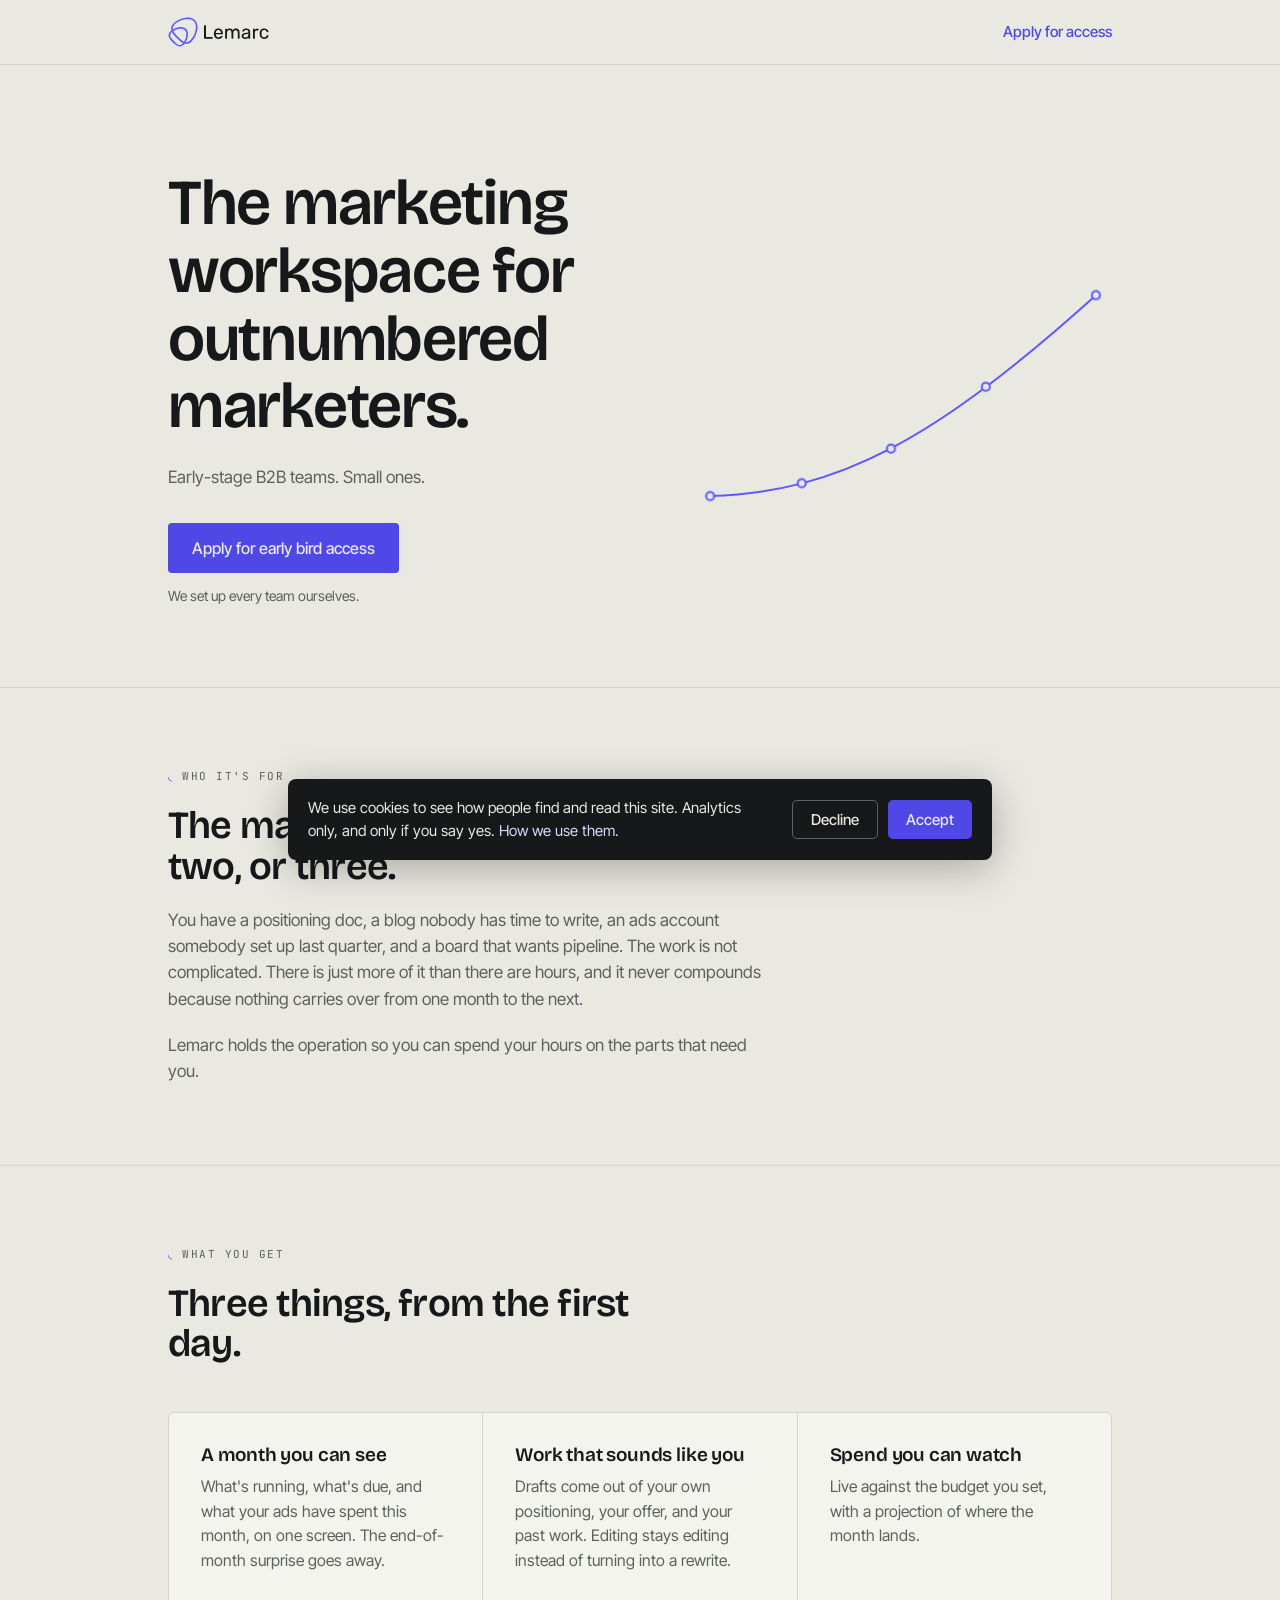
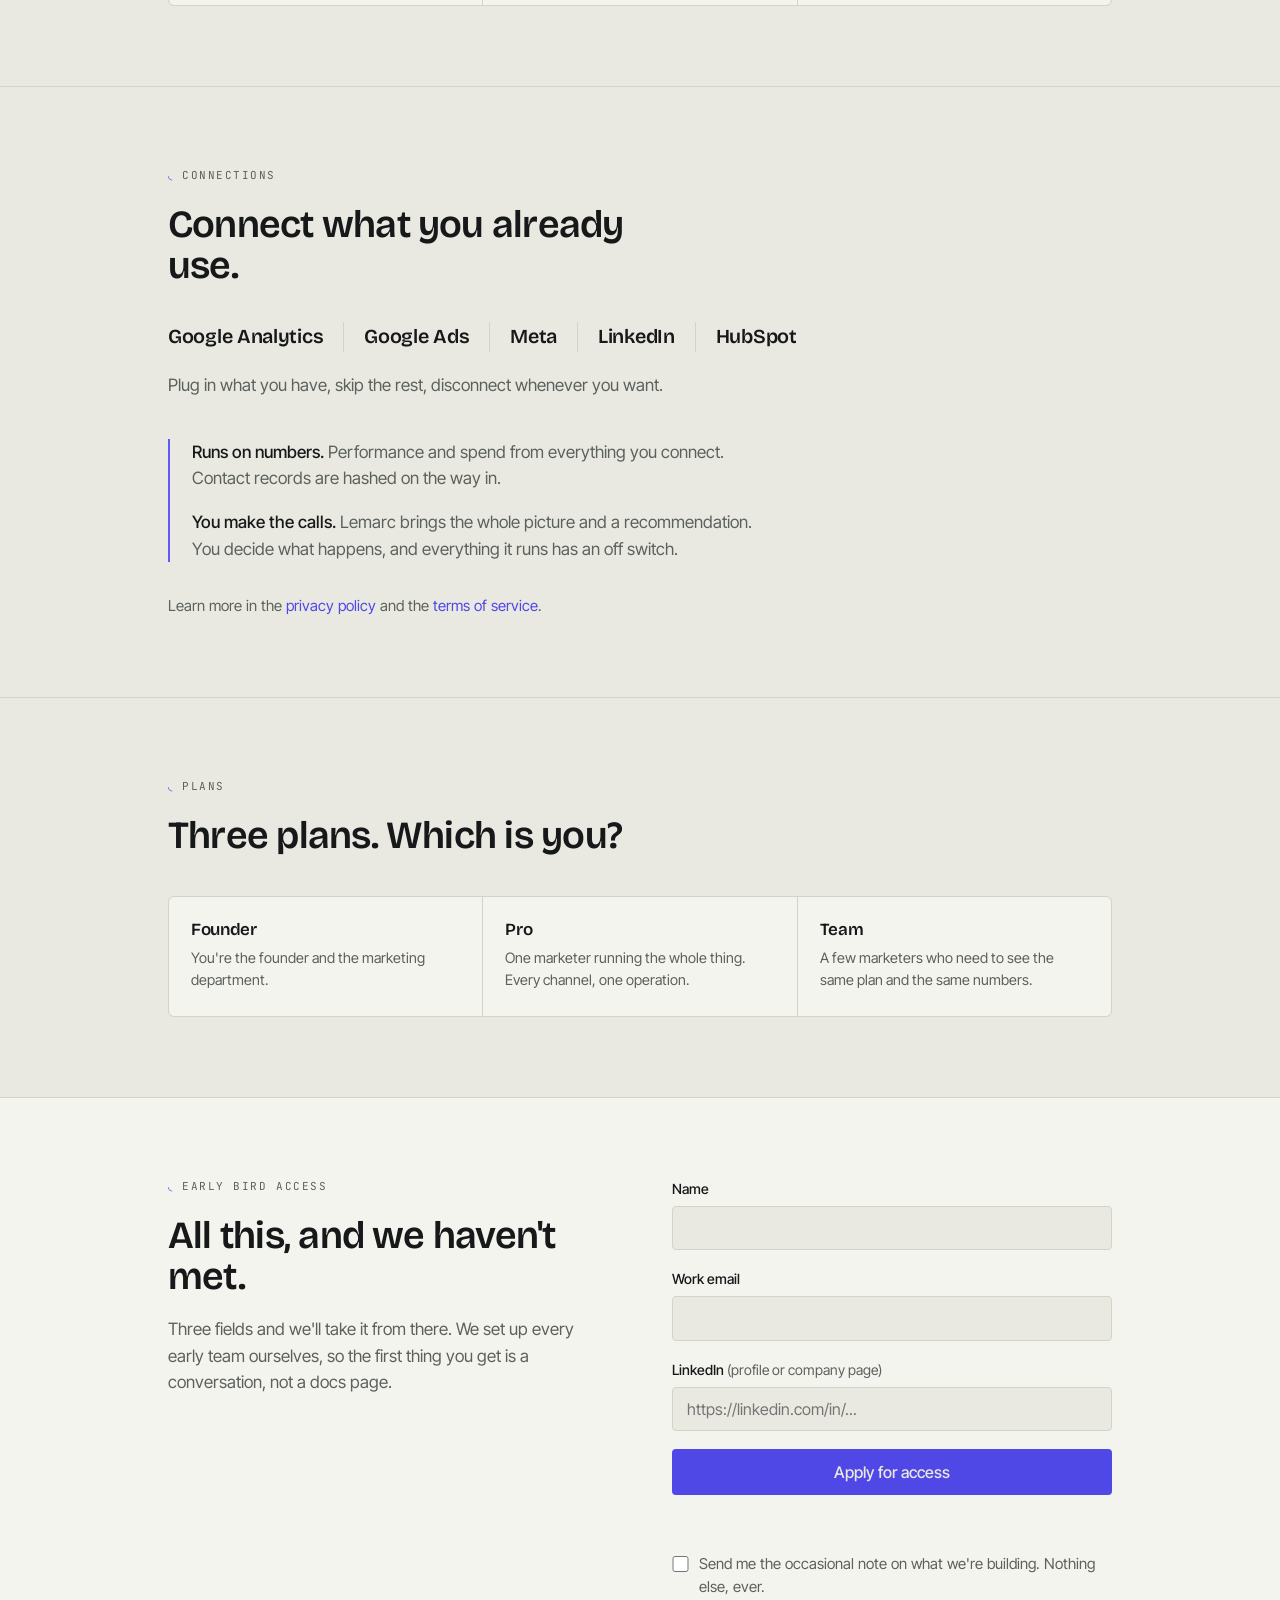
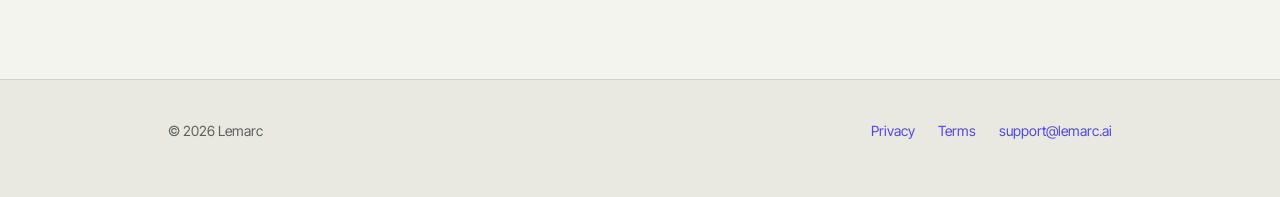
==== index.html @ a71504e1 "new logo" ====
<!DOCTYPE html>
<!--
  LEMARC HOMEPAGE
  Two things to set before this goes live:
    1. FORM_ENDPOINT in the <script> at the bottom (Formspree, Tally, or your own API route).
    2. The contact email in the footer (currently support@lemarc.ai).
  Privacy and Terms are linked at /privacy and /terms. Those URLs get locked into the
  Google OAuth consent screen, so don't move them once you file.
-->
<html lang="en">
<head>
<meta charset="utf-8">
<meta name="viewport" content="width=device-width, initial-scale=1">
<title>Lemarc | Marketing operations for early-stage B2B teams</title>
<meta name="description" content="The marketing workspace for outnumbered marketers. Lemarc connects to Google Analytics, Google Ads, Meta, LinkedIn, and HubSpot. Early access is open.">
<meta property="og:title" content="Lemarc">
<meta property="og:description" content="The marketing workspace for outnumbered marketers.">
<meta property="og:type" content="website">
<meta property="og:url" content="https://www.lemarc.ai/">
<link rel="canonical" href="https://www.lemarc.ai/">
<meta property="og:image" content="https://www.lemarc.ai/images/logo/og-image.png">
<link rel="icon" type="image/svg+xml" href="/images/logo/favicon.svg">
<link rel="icon" href="/images/logo/favicon.ico" sizes="any">
<link rel="apple-touch-icon" href="/images/logo/apple-touch-icon.png">
<meta name="theme-color" content="#6059FF">
<link rel="preconnect" href="https://fonts.googleapis.com">
<link rel="preconnect" href="https://fonts.gstatic.com" crossorigin>
<link href="https://fonts.googleapis.com/css2?family=Bricolage+Grotesque:opsz,wght@12..96,400;12..96,600;12..96,700&family=Inter+Tight:wght@400;500;600&family=JetBrains+Mono:wght@400;500&display=swap" rel="stylesheet">
<style>
:root{
  --paper:#E9E9E1;
  --raised:#F4F4EE;
  --ink:#16181A;
  --ink-2:#5C615E;
  --signal:#4F47E6;
  --signal-soft:#D9D6FF;
  --brand:#6059FF;
  --edge:#D3D3C6;
  --measure:38rem;
  --pad:clamp(1.25rem,5vw,2.5rem);
}
*{box-sizing:border-box}
html{-webkit-text-size-adjust:100%;scroll-behavior:smooth}
@media(prefers-reduced-motion:reduce){html{scroll-behavior:auto}}
body{
  margin:0;
  background:var(--paper);
  color:var(--ink);
  font-family:"Inter Tight",system-ui,-apple-system,sans-serif;
  font-size:clamp(1rem,0.96rem + 0.2vw,1.0625rem);
  line-height:1.55;
  -webkit-font-smoothing:antialiased;
}
h1,h2,h3{font-family:"Bricolage Grotesque","Inter Tight",sans-serif;font-weight:600;letter-spacing:-0.02em;line-height:1.06;margin:0}
p{margin:0}
a{color:var(--signal);text-decoration:none;text-underline-offset:3px}
a:hover{text-decoration:underline}
:focus-visible{outline:2px solid var(--signal);outline-offset:3px;border-radius:2px}

.wrap{max-width:64rem;margin:0 auto;padding-inline:var(--pad)}
.eyebrow{
  font-family:"JetBrains Mono",ui-monospace,monospace;
  font-size:0.6875rem;letter-spacing:0.14em;text-transform:uppercase;
  color:var(--ink-2);margin:0 0 1.25rem;
}
.eyebrow::before{content:"◟ ";color:var(--signal)}

/* ---------- header ---------- */
.site-head{position:sticky;top:0;z-index:20;background:color-mix(in srgb,var(--paper) 88%,transparent);backdrop-filter:blur(8px);border-bottom:1px solid var(--edge)}
.site-head .wrap{display:flex;align-items:center;justify-content:space-between;height:4rem}
.mark{font-family:"Bricolage Grotesque",sans-serif;font-weight:700;font-size:1.375rem;letter-spacing:-0.03em;color:var(--ink)}
.mark:hover{text-decoration:none}
.mark{display:inline-flex;align-items:center}
.mark img{height:30px;width:auto;display:block}
.mark i{font-style:normal;color:var(--signal)}
.head-link{font-size:0.9375rem;font-weight:500}

/* ---------- buttons ---------- */
.btn{
  display:inline-block;background:var(--signal);color:var(--paper);
  font-family:"Inter Tight",sans-serif;font-size:1rem;font-weight:500;
  padding:0.8125rem 1.5rem;border:0;border-radius:4px;cursor:pointer;
  transition:background .15s ease;
}
.btn:hover{background:#3F37C9;text-decoration:none}
.btn:disabled{opacity:.5;cursor:default}

/* ---------- hero ---------- */
.hero{padding:clamp(3.5rem,9vw,6.5rem) 0 clamp(3rem,7vw,5rem)}
.hero .wrap{display:grid;gap:clamp(2.5rem,5vw,4rem);grid-template-columns:1fr}
@media(min-width:56rem){.hero .wrap{grid-template-columns:1.05fr 0.95fr;align-items:center}}
h1{font-size:clamp(2.35rem,1.4rem + 4.2vw,4rem);max-width:14ch}
.hero p{margin-top:1.5rem;max-width:var(--measure);color:var(--ink-2);font-size:1.0625rem}
.hero .btn{margin-top:2rem}
.hero .fine{margin-top:0.75rem;font-size:0.875rem;color:var(--ink-2)}

.arcbox{width:100%}
.arcbox svg{width:100%;height:auto;display:block;overflow:visible}
.arc-line{fill:none;stroke:var(--brand);stroke-width:2.5;stroke-linecap:round}
.arc-node{fill:var(--paper);stroke:var(--brand);stroke-width:2.5}
@media(prefers-reduced-motion:no-preference){
  .arc-line{stroke-dasharray:760;stroke-dashoffset:760;animation:draw 1.6s cubic-bezier(.5,.05,.2,1) .25s forwards}
  .arc-node{opacity:0;animation:pop .4s ease forwards}
  .arc-node:nth-of-type(1){animation-delay:.4s}
  .arc-node:nth-of-type(2){animation-delay:.75s}
  .arc-node:nth-of-type(3){animation-delay:1.05s}
  .arc-node:nth-of-type(4){animation-delay:1.35s}
  .arc-node:nth-of-type(5){animation-delay:1.65s}
}
@keyframes draw{to{stroke-dashoffset:0}}
@keyframes pop{from{opacity:0;transform:translateY(4px)}to{opacity:1;transform:none}}

/* ---------- generic section ---------- */
section{border-top:1px solid var(--edge)}
.band{padding-block:clamp(3rem,7vw,5rem)}
h2{font-size:clamp(1.7rem,1.3rem + 1.6vw,2.4rem);max-width:20ch}
.lede{margin-top:1.25rem;max-width:var(--measure);color:var(--ink-2)}

/* ---------- capabilities ---------- */
.caps{margin-top:3rem;display:grid;gap:1px;background:var(--edge);border:1px solid var(--edge);border-radius:6px;overflow:hidden}
@media(min-width:48rem){.caps{grid-template-columns:repeat(3,1fr)}}
.cap{background:var(--raised);padding:clamp(1.5rem,3vw,2rem)}
.cap h3{font-size:1.1875rem;letter-spacing:-0.01em}
.cap p{margin-top:0.625rem;color:var(--ink-2);font-size:0.9875rem}

/* ---------- connections ---------- */
.chips{
  margin:2.25rem 0 0;padding:0;list-style:none;
  display:flex;flex-wrap:wrap;align-items:center;
  gap:0.75rem 1.25rem;
}
.chips li{
  font-family:"Bricolage Grotesque",sans-serif;font-weight:600;
  font-size:clamp(1.0625rem,1rem + 0.3vw,1.25rem);letter-spacing:-0.015em;
  padding-right:1.25rem;border-right:1px solid var(--edge);
}
.chips li:last-child{padding-right:0;border-right:0}
.promises{
  margin-top:2.5rem;display:grid;gap:1.125rem;max-width:var(--measure);
  padding-left:1.375rem;border-left:2px solid var(--brand);
}
.promises p{color:var(--ink-2)}
.promises strong{color:var(--ink);font-weight:500}
.legal-links{margin-top:2rem;font-size:0.9375rem;color:var(--ink-2);max-width:var(--measure)}

/* ---------- tiers ---------- */
.tiers{margin-top:2.5rem;display:grid;gap:1px;background:var(--edge);border:1px solid var(--edge);border-radius:6px;overflow:hidden}
@media(min-width:50rem){.tiers{grid-template-columns:repeat(3,1fr)}}
.tier{background:var(--raised);padding:1.5rem 1.375rem;position:relative}
.tier h3{font-size:1.0625rem}
.tier p{margin-top:0.5rem;font-size:0.9rem;color:var(--ink-2)}

/* ---------- apply ---------- */
#apply{background:var(--raised)}
.apply-grid{display:grid;gap:clamp(2rem,5vw,4rem)}
@media(min-width:52rem){.apply-grid{grid-template-columns:1fr 1fr;align-items:start}}
form{display:grid;gap:1.125rem}
.field{display:grid;gap:0.4rem}
label{font-size:0.875rem;font-weight:500}
label span{color:var(--ink-2);font-weight:400}
input{
  font-family:inherit;font-size:1rem;color:var(--ink);
  background:var(--paper);border:1px solid var(--edge);border-radius:4px;
  padding:0.7rem 0.875rem;width:100%;
}
input:focus{border-color:var(--signal);outline:none;box-shadow:0 0 0 3px var(--signal-soft)}
.hp{position:absolute;left:-9999px;width:1px;height:1px;overflow:hidden}
.opt{display:flex;align-items:flex-start;gap:0.625rem;font-size:0.9375rem;font-weight:400;cursor:pointer}
.opt input{width:1.05rem;height:1.05rem;margin:0.22rem 0 0;flex:none;accent-color:var(--signal);cursor:pointer}
.opt span{color:var(--ink-2)}
.status{font-size:0.9375rem;min-height:1.4em}
.status[data-tone="bad"]{color:#8C2118}
.done{
  border:1px solid var(--signal);border-radius:6px;padding:1.5rem;background:var(--paper);
}
.done h3{font-size:1.125rem}
.done p{margin-top:0.5rem;color:var(--ink-2);font-size:0.9375rem}
[hidden]{display:none !important}

/* ---------- footer ---------- */
footer{border-top:1px solid var(--edge);padding:2.5rem 0 3.5rem;font-size:0.875rem;color:var(--ink-2)}
footer .wrap{display:flex;flex-wrap:wrap;gap:1.25rem;justify-content:space-between;align-items:center}
footer nav a + a{margin-left:1.25rem}
</style>
</head>
<body>

<header class="site-head">
  <div class="wrap">
    <a class="mark" href="/" aria-label="Lemarc home"><img src="/images/logo/lemarc-logo.svg" alt="Lemarc" width="101" height="30"></a>
    <a class="head-link" href="#apply">Apply for access</a>
  </div>
</header>

<main>

  <!-- HERO -->
  <div class="hero">
    <div class="wrap">
      <div>
        <h1>The marketing workspace for outnumbered marketers.</h1>
        <p>Early-stage B2B teams. Small ones.</p>
        <a class="btn" href="#apply">Apply for early bird access</a>
        <p class="fine">We set up every team ourselves.</p>
      </div>

      <div class="arcbox">
        <svg viewBox="0 0 520 310" aria-hidden="true" focusable="false">
          <path class="arc-line" d="M 20 290 C 180 285, 300 220, 500 40"/>
          <circle class="arc-node" cx="20"  cy="290" r="5"/>
          <circle class="arc-node" cx="134" cy="274" r="5"/>
          <circle class="arc-node" cx="245" cy="231" r="5"/>
          <circle class="arc-node" cx="363" cy="154" r="5"/>
          <circle class="arc-node" cx="500" cy="40"  r="5"/>
        </svg>
      </div>
    </div>
  </div>

  <!-- WHO IT'S FOR -->
  <section>
    <div class="wrap band">
      <p class="eyebrow">Who it's for</p>
      <h2>The marketing team of one, two, or three.</h2>
      <p class="lede">You have a positioning doc, a blog nobody has time to write, an ads account somebody set up last quarter, and a board that wants pipeline. The work is not complicated. There is just more of it than there are hours, and it never compounds because nothing carries over from one month to the next.</p>
      <p class="lede">Lemarc holds the operation so you can spend your hours on the parts that need you.</p>
    </div>
  </section>

  <!-- CAPABILITIES -->
  <section>
    <div class="wrap band">
      <p class="eyebrow">What you get</p>
      <h2>Three things, from the first day.</h2>

      <div class="caps">
        <div class="cap">
          <h3>A month you can see</h3>
          <p>What's running, what's due, and what your ads have spent this month, on one screen. The end-of-month surprise goes away.</p>
        </div>
        <div class="cap">
          <h3>Work that sounds like you</h3>
          <p>Drafts come out of your own positioning, your offer, and your past work. Editing stays editing instead of turning into a rewrite.</p>
        </div>
        <div class="cap">
          <h3>Spend you can watch</h3>
          <p>Live against the budget you set, with a projection of where the month lands.</p>
        </div>
      </div>
    </div>
  </section>

  <!-- CONNECTIONS -->
  <section>
    <div class="wrap band">
      <p class="eyebrow">Connections</p>
      <h2>Connect what you already use.</h2>

      <ul class="chips">
        <li>Google Analytics</li>
        <li>Google Ads</li>
        <li>Meta</li>
        <li>LinkedIn</li>
        <li>HubSpot</li>
      </ul>

      <p class="lede">Plug in what you have, skip the rest, disconnect whenever you want.</p>

      <div class="promises">
        <p><strong>Runs on numbers.</strong> Performance and spend from everything you connect. Contact records are hashed on the way in.</p>
        <p><strong>You make the calls.</strong> Lemarc brings the whole picture and a recommendation. You decide what happens, and everything it runs has an off switch.</p>
      </div>

      <p class="legal-links">Learn more in the <a href="/privacy">privacy policy</a> and the <a href="/terms">terms of service</a>.</p>
    </div>
  </section>

  <!-- TIERS -->
  <section>
    <div class="wrap band">
      <p class="eyebrow">Plans</p>
      <h2>Three plans. Which is you?</h2>

      <div class="tiers">
        <div class="tier">
          <h3>Founder</h3>
          <p>You're the founder and the marketing department.</p>
        </div>
        <div class="tier">
          <h3>Pro</h3>
          <p>One marketer running the whole thing. Every channel, one operation.</p>
        </div>
        <div class="tier">
          <h3>Team</h3>
          <p>A few marketers who need to see the same plan and the same numbers.</p>
        </div>
      </div>
    </div>
  </section>

  <!-- APPLY -->
  <section id="apply">
    <div class="wrap band">
      <div class="apply-grid">
        <div>
          <p class="eyebrow">Early bird access</p>
          <h2>All this, and we haven't met.</h2>
          <p class="lede">Three fields and we'll take it from there. We set up every early team ourselves, so the first thing you get is a conversation, not a docs page.</p>
        </div>

        <div>
          <form id="applyForm" novalidate>
            <div class="hp" aria-hidden="true">
              <label for="company">Company</label>
              <input id="company" name="company" type="text" tabindex="-1" autocomplete="off">
            </div>
            <div class="field">
              <label for="name">Name</label>
              <input id="name" name="name" type="text" autocomplete="name" required>
            </div>
            <div class="field">
              <label for="email">Work email</label>
              <input id="email" name="email" type="email" autocomplete="email" required>
            </div>
            <div class="field">
              <label for="linkedin">LinkedIn <span>(profile or company page)</span></label>
              <input id="linkedin" name="linkedin" type="url" placeholder="https://linkedin.com/in/..." required>
            </div>
            <button class="btn" type="submit" id="submitBtn">Apply for access</button>
            <p class="status" id="status" role="status" aria-live="polite"></p>
            <label class="opt">
              <input type="checkbox" id="news" name="news">
              <span>Send me the occasional note on what we're building. Nothing else, ever.</span>
            </label>
          </form>

          <div class="done" id="done" hidden>
            <h3>Got it.</h3>
            <p>We'll come back to you from a lemarc.ai address, usually within a week.</p>
          </div>
        </div>
      </div>
    </div>
  </section>

</main>

<footer>
  <div class="wrap">
    <span>&copy; 2026 Lemarc</span>
    <nav>
      <a href="/privacy">Privacy</a>
      <a href="/terms">Terms</a>
      <a href="mailto:support@lemarc.ai">support@lemarc.ai</a>
    </nav>
  </div>
</footer>

<script>
// Set this to your form endpoint (Formspree, Tally, or your own API route).
const FORM_ENDPOINT = "https://formspree.io/f/xeeypbkk";

const form = document.getElementById("applyForm");
const btn = document.getElementById("submitBtn");
const status = document.getElementById("status");
const done = document.getElementById("done");

function fail(msg){
  status.textContent = msg;
  status.dataset.tone = "bad";
}

form.addEventListener("submit", async function(e){
  e.preventDefault();
  status.textContent = "";
  delete status.dataset.tone;

  if(form.company.value){ form.hidden = true; done.hidden = false; return; }

  const data = {
    name: form.name.value.trim(),
    email: form.email.value.trim(),
    linkedin: form.linkedin.value.trim(),
    newsletter: form.news.checked
  };

  if(!data.name){ return fail("Add your name so we know who we're talking to."); }
  if(!/^\S+@\S+\.\S+$/.test(data.email)){ return fail("That email address doesn't look right."); }
  if(!/linkedin\.com\//i.test(data.linkedin)){ return fail("Paste a full LinkedIn URL, starting with https://"); }

  if(!FORM_ENDPOINT){
    return fail("The form isn't wired up yet. Email support@lemarc.ai and we'll pick it up there.");
  }

  btn.disabled = true;
  status.textContent = "Sending.";

  try{
    const res = await fetch(FORM_ENDPOINT, {
      method: "POST",
      headers: { "Content-Type": "application/json", "Accept": "application/json" },
      body: JSON.stringify(data)
    });
    if(!res.ok){ throw new Error(res.status); }
    form.hidden = true;
    done.hidden = false;
    done.scrollIntoView({ behavior: "smooth", block: "center" });
  }catch(err){
    btn.disabled = false;
    fail("That didn't go through. Try again, or email support@lemarc.ai.");
  }
});
</script>
<!-- ============ COOKIE CONSENT (marketing site only) ============
     Blocks GA, Clarity and any ad pixels until the visitor accepts.
     Put your real IDs in CONSENT_CONFIG below. Nothing fires before consent.
     Choice is stored in a first-party cookie ("lemarc_consent"), localStorage as a
     fallback, so it asks once. Declining also clears analytics cookies already set. -->
<div id="cc" hidden>
  <div class="cc-card" role="dialog" aria-live="polite" aria-label="Cookie notice">
    <p class="cc-text">We use cookies to see how people find and read this site. Analytics only, and only if you say yes. <a href="/privacy#cookies">How we use them.</a></p>
    <div class="cc-actions">
      <button class="cc-btn cc-ghost" id="ccNo" type="button">Decline</button>
      <button class="cc-btn" id="ccYes" type="button">Accept</button>
    </div>
  </div>
</div>

<style>
#cc{position:fixed;left:0;right:0;bottom:0;z-index:60;display:flex;justify-content:center;padding:var(--pad)}
.cc-card{
  background:var(--ink);color:var(--paper);border-radius:8px;
  max-width:44rem;width:100%;padding:1.125rem 1.25rem;
  display:flex;flex-wrap:wrap;align-items:center;gap:0.875rem 1.5rem;
  box-shadow:0 8px 40px rgba(0,0,0,.28);
}
.cc-text{margin:0;flex:1 1 20rem;font-size:0.9375rem;line-height:1.5;color:var(--paper)}
.cc-text a{color:var(--signal-soft);text-underline-offset:3px}
.cc-actions{display:flex;gap:0.625rem;flex:0 0 auto}
.cc-btn{
  font-family:inherit;font-size:0.9375rem;font-weight:500;cursor:pointer;
  padding:0.55rem 1.125rem;border-radius:5px;border:0;
  background:var(--signal);color:var(--paper);
}
.cc-btn:hover{background:#4038CC}
.cc-ghost{background:transparent;color:var(--paper);border:1px solid rgba(233,233,225,.35)}
.cc-ghost:hover{background:rgba(233,233,225,.1)}
@media(max-width:32rem){.cc-actions{flex:1 1 100%}.cc-btn{flex:1}}
</style>

<script>
(function(){
  // ---- put your real IDs here ----
  var CONSENT_CONFIG = {
    ga4: "G-L07BJYTNDW",   // Google Analytics 4 measurement ID
    clarity: "xsedkoqb2d"  // Microsoft Clarity project id
    // ad pixels: add their loaders inside enable() the same way, so they too wait for consent
  };

  var KEY = "lemarc_consent";
  var el = document.getElementById("cc");
  var saved = read();

  if (saved === "yes") { enable(); }
  else if (saved === "no") { forget(); }
  else { el.hidden = false; }

  document.getElementById("ccYes").onclick = function(){ set("yes"); enable(); };
  document.getElementById("ccNo").onclick  = function(){ set("no"); forget(); };

  function set(v){
    // Scope to the exact host (no domain attr) so it is consistent across every
    // page on www.lemarc.ai, for a year. localStorage as a fallback.
    document.cookie = KEY + "=" + v + "; path=/; max-age=31536000; samesite=lax";
    try { localStorage.setItem(KEY, v); } catch(e){}
    el.hidden = true;
  }

  // Declining applies retroactively: expire any analytics cookies an earlier visit
  // left behind. GA and Clarity scope theirs to the registrable domain, so clear
  // the dot-domain, bare-domain and host-only forms -- only the matching one bites.
  function forget(){
    var base = location.hostname.replace(/^www\./, "");
    var scopes = ["; domain=." + base, "; domain=" + base, ""];
    document.cookie.split("; ").forEach(function(pair){
      var name = pair.split("=")[0];
      if (name !== "_ga" && name.indexOf("_ga_") !== 0 && name !== "_clck" && name !== "_clsk") return;
      scopes.forEach(function(d){ document.cookie = name + "=; path=/; max-age=0" + d; });
    });
  }

  function read(){
    var m = document.cookie.match(/(?:^|; )lemarc_consent=([^;]+)/);
    if (m) return m[1];
    try { return localStorage.getItem(KEY); } catch(e){ return null; }
  }

  function enable(){
    if (CONSENT_CONFIG.ga4){
      var s = document.createElement("script");
      s.async = true;
      s.src = "https://www.googletagmanager.com/gtag/js?id=" + CONSENT_CONFIG.ga4;
      document.head.appendChild(s);
      window.dataLayer = window.dataLayer || [];
      window.gtag = function(){ dataLayer.push(arguments); };
      gtag("js", new Date());
      gtag("config", CONSENT_CONFIG.ga4);
    }
    if (CONSENT_CONFIG.clarity){
      (function(c,l,a,r,i,t,y){
        c[a]=c[a]||function(){(c[a].q=c[a].q||[]).push(arguments)};
        t=l.createElement(r);t.async=1;t.src="https://www.clarity.ms/tag/"+i;
        y=l.getElementsByTagName(r)[0];y.parentNode.insertBefore(t,y);
      })(window,document,"clarity","script",CONSENT_CONFIG.clarity);
    }
  }
})();
</script>

</body>
</html>
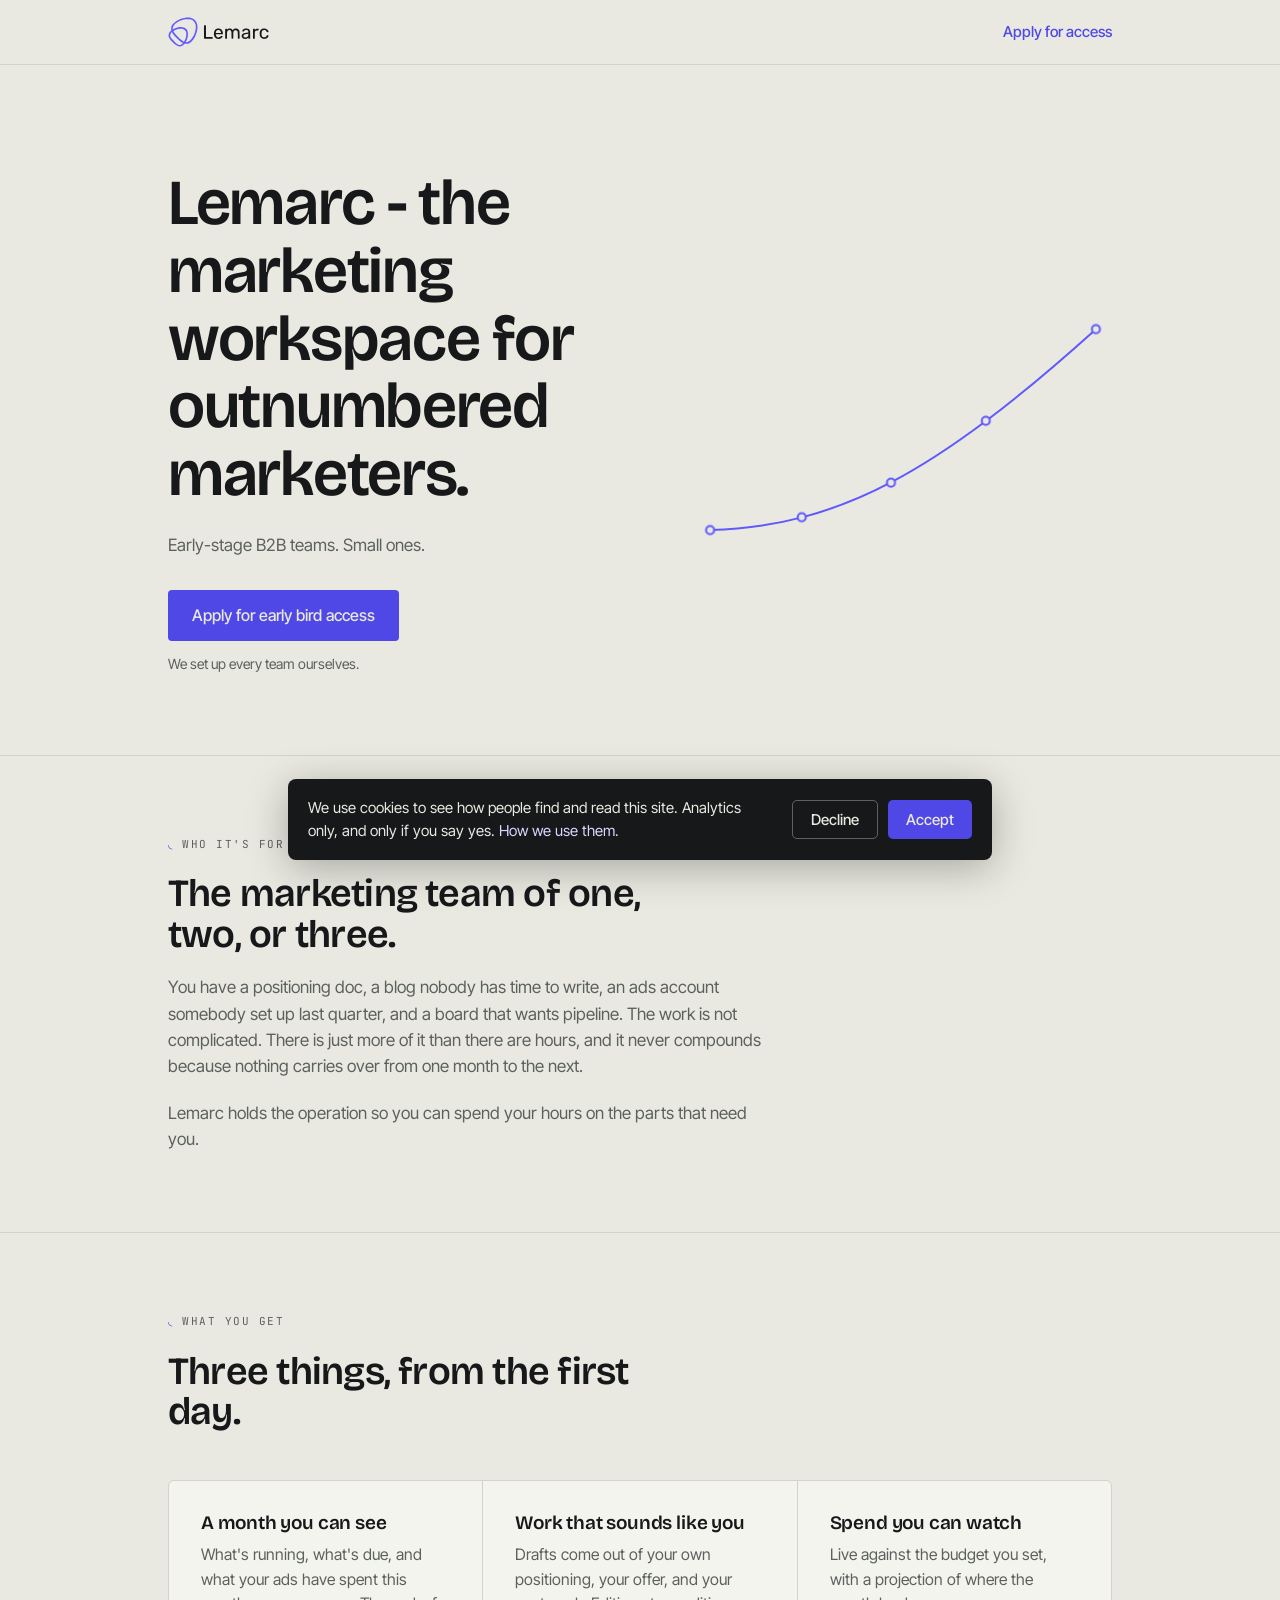
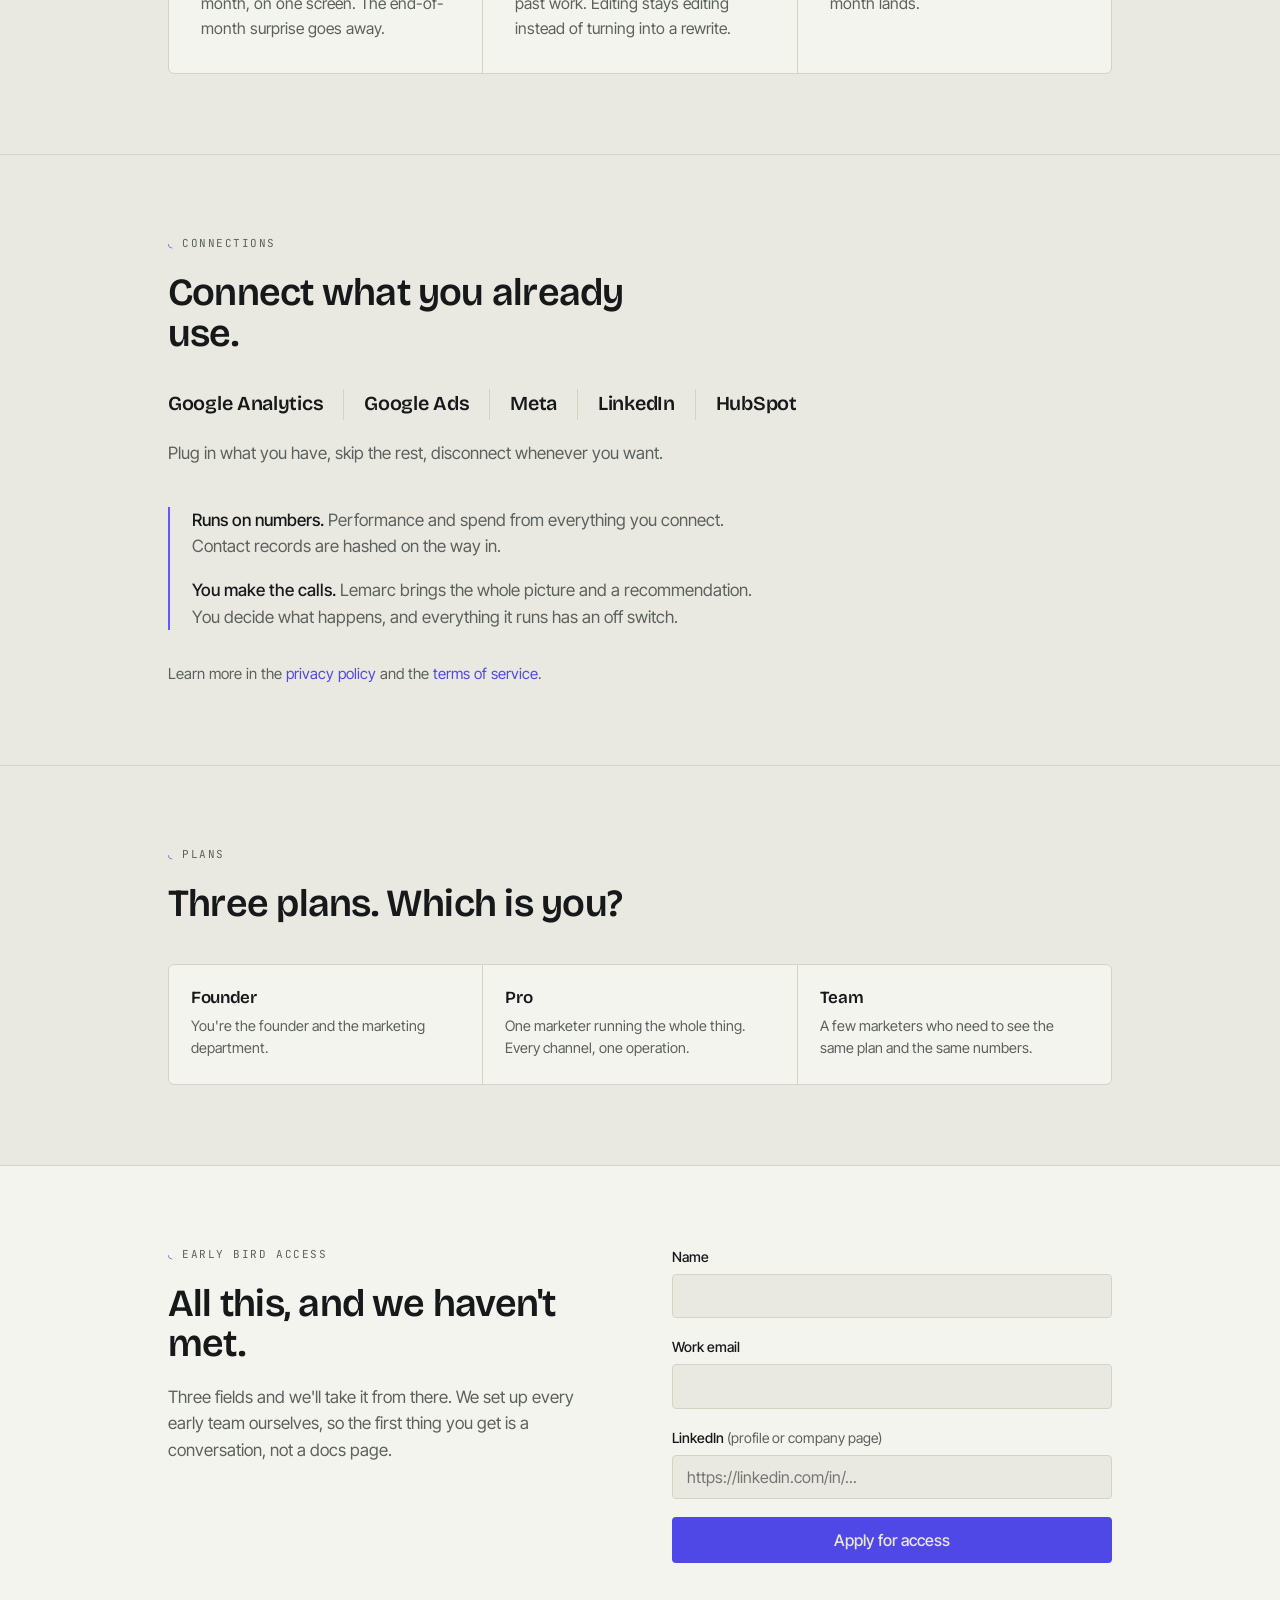
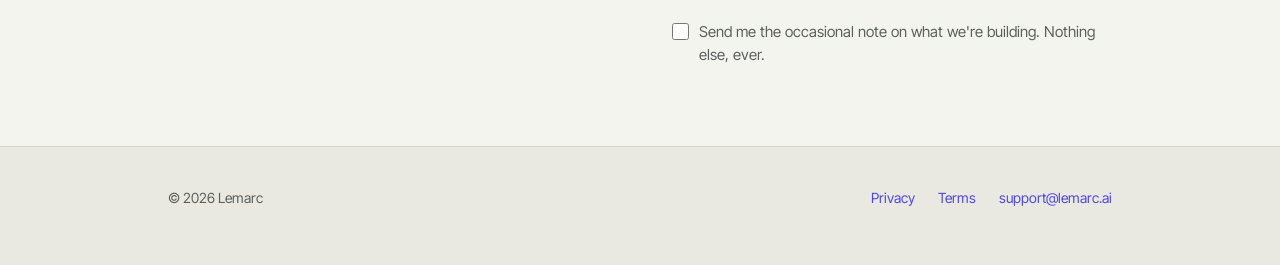
==== commit 7e6e9ae4: "added lemarc to the title" ====
--- a/index.html
+++ b/index.html
@@ -11,18 +11,32 @@
 <head>
 <meta charset="utf-8">
 <meta name="viewport" content="width=device-width, initial-scale=1">
-<title>Lemarc | Marketing operations for early-stage B2B teams</title>
-<meta name="description" content="The marketing workspace for outnumbered marketers. Lemarc connects to Google Analytics, Google Ads, Meta, LinkedIn, and HubSpot. Early access is open.">
-<meta property="og:title" content="Lemarc">
-<meta property="og:description" content="The marketing workspace for outnumbered marketers.">
+<title>Lemarc | Marketing operations for lean B2B teams</title>
+<meta name="description" content="Lemarc holds the marketing operation for small B2B teams: see spend, track what's working, and produce drafts in your voice. Early access is open.">
+<link rel="canonical" href="https://www.lemarc.ai/">
+<meta name="robots" content="index, follow, max-image-preview:large, max-snippet:-1, max-video-preview:-1">
+<meta property="og:site_name" content="Lemarc">
+<meta property="og:locale" content="en_US">
 <meta property="og:type" content="website">
 <meta property="og:url" content="https://www.lemarc.ai/">
-<link rel="canonical" href="https://www.lemarc.ai/">
+<meta property="og:title" content="Lemarc: the marketing workspace for outnumbered marketers">
+<meta property="og:description" content="Lemarc holds the marketing operation for small B2B teams: see spend, track what's working, and produce drafts in your voice. Early access is open.">
 <meta property="og:image" content="https://www.lemarc.ai/images/logo/og-image.png">
+<meta property="og:image:width" content="1200">
+<meta property="og:image:height" content="630">
+<meta property="og:image:alt" content="Lemarc. More you. Coming soon.">
+<meta name="twitter:card" content="summary_large_image">
+<meta name="twitter:title" content="Lemarc: the marketing workspace for outnumbered marketers">
+<meta name="twitter:description" content="Lemarc holds the marketing operation for small B2B teams: see spend, track what's working, and produce drafts in your voice. Early access is open.">
+<meta name="twitter:image" content="https://www.lemarc.ai/images/logo/og-image.png">
+<meta name="twitter:image:alt" content="Lemarc. More you. Coming soon.">
 <link rel="icon" type="image/svg+xml" href="/images/logo/favicon.svg">
 <link rel="icon" href="/images/logo/favicon.ico" sizes="any">
 <link rel="apple-touch-icon" href="/images/logo/apple-touch-icon.png">
 <meta name="theme-color" content="#6059FF">
+<script type="application/ld+json">
+{"@context":"https://schema.org","@type":"Organization","name":"Lemarc","url":"https://www.lemarc.ai/","logo":"https://www.lemarc.ai/images/logo/icon-512.png","description":"The marketing workspace for outnumbered marketers.","sameAs":["https://www.linkedin.com/company/lemarcai/"]}
+</script>
 <link rel="preconnect" href="https://fonts.googleapis.com">
 <link rel="preconnect" href="https://fonts.gstatic.com" crossorigin>
 <link href="https://fonts.googleapis.com/css2?family=Bricolage+Grotesque:opsz,wght@12..96,400;12..96,600;12..96,700&family=Inter+Tight:wght@400;500;600&family=JetBrains+Mono:wght@400;500&display=swap" rel="stylesheet">
@@ -198,7 +212,7 @@
   <div class="hero">
     <div class="wrap">
       <div>
-        <h1>The marketing workspace for outnumbered marketers.</h1>
+        <h1>Lemarc - the marketing workspace for outnumbered marketers.</h1>
         <p>Early-stage B2B teams. Small ones.</p>
         <a class="btn" href="#apply">Apply for early bird access</a>
         <p class="fine">We set up every team ourselves.</p>
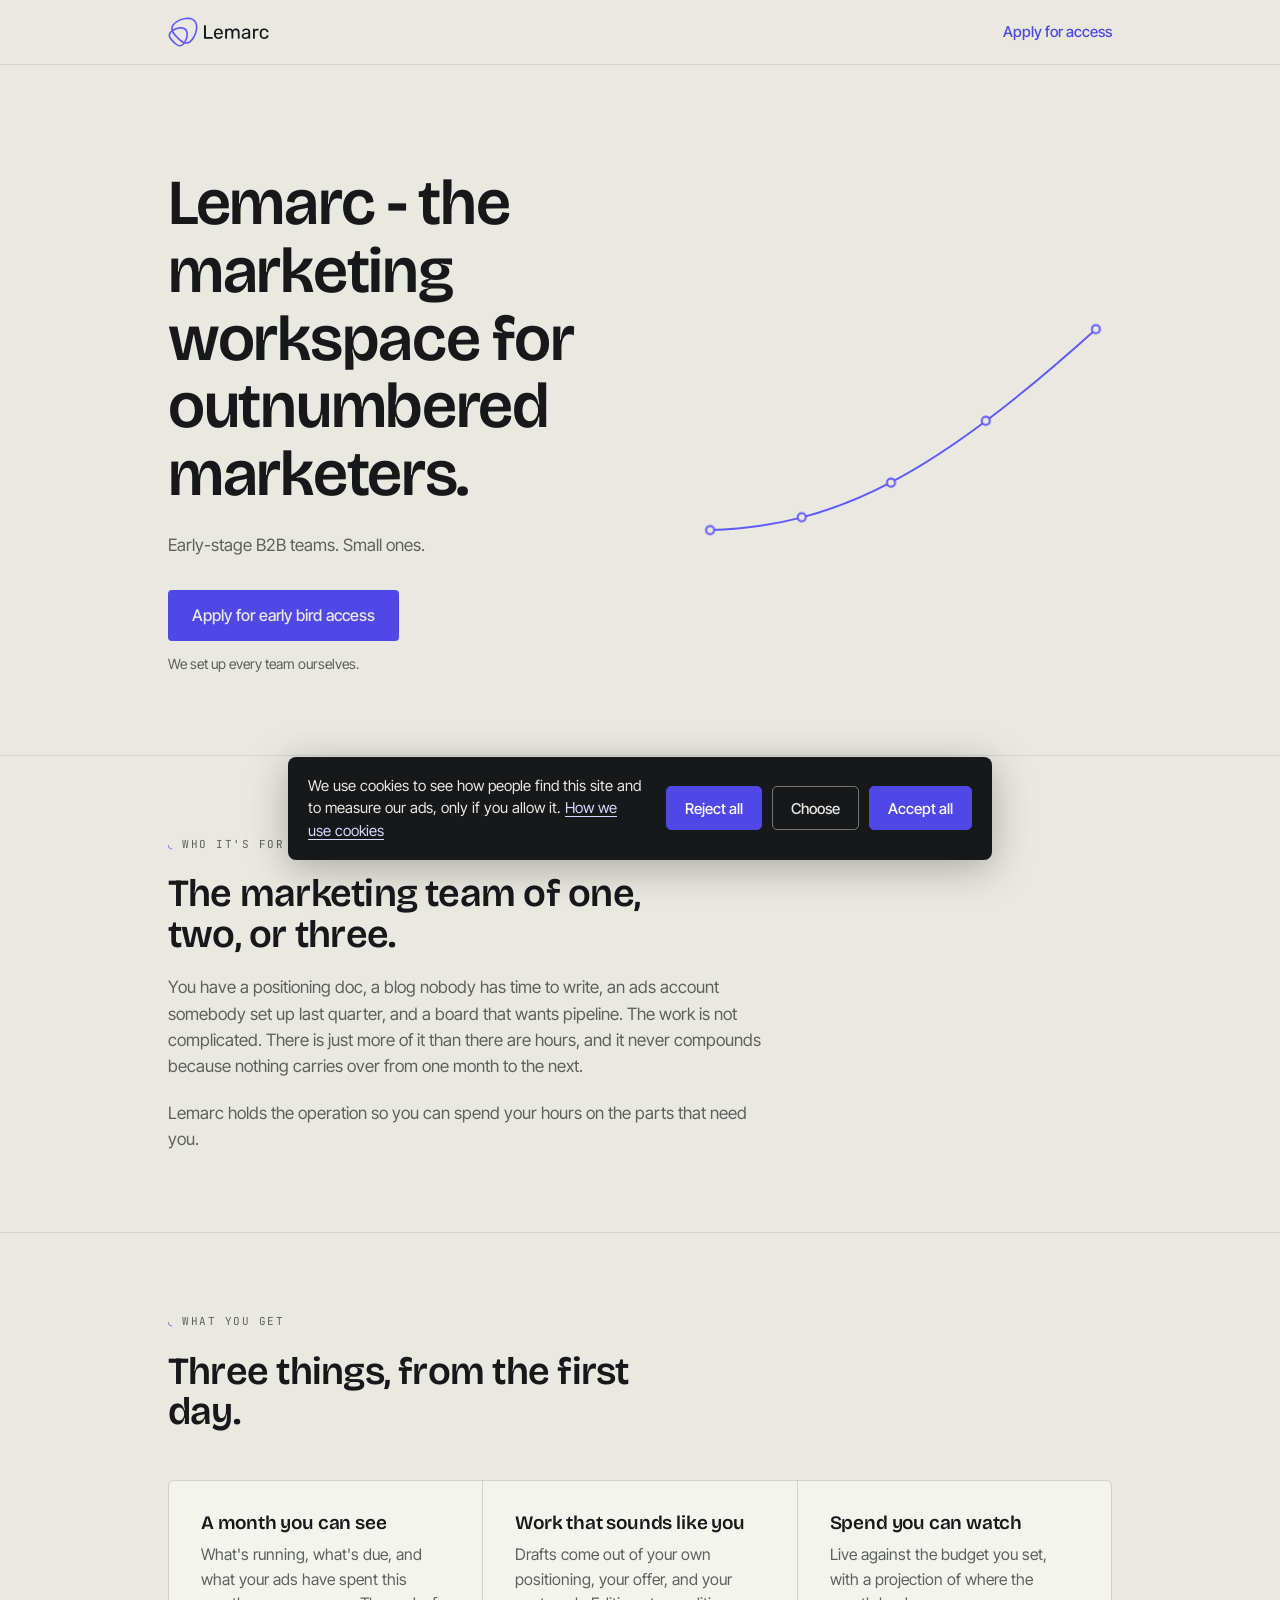
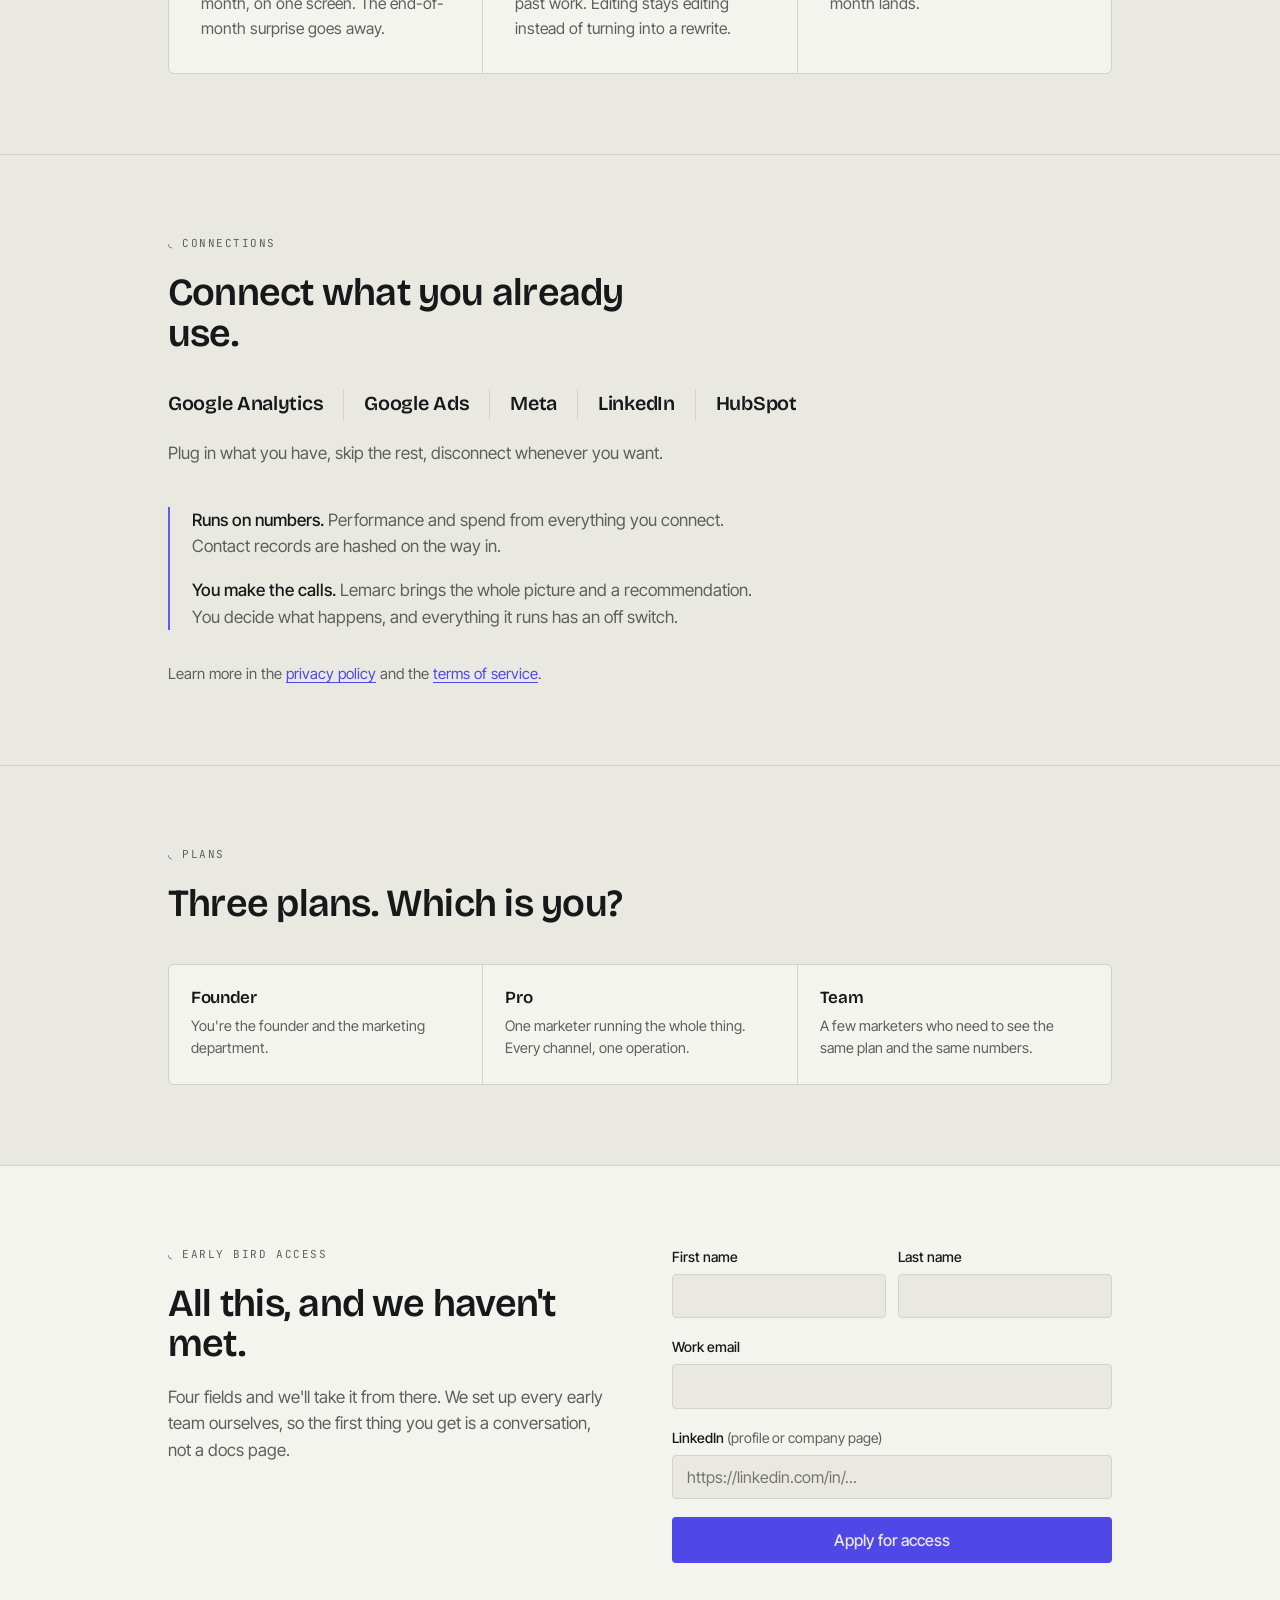
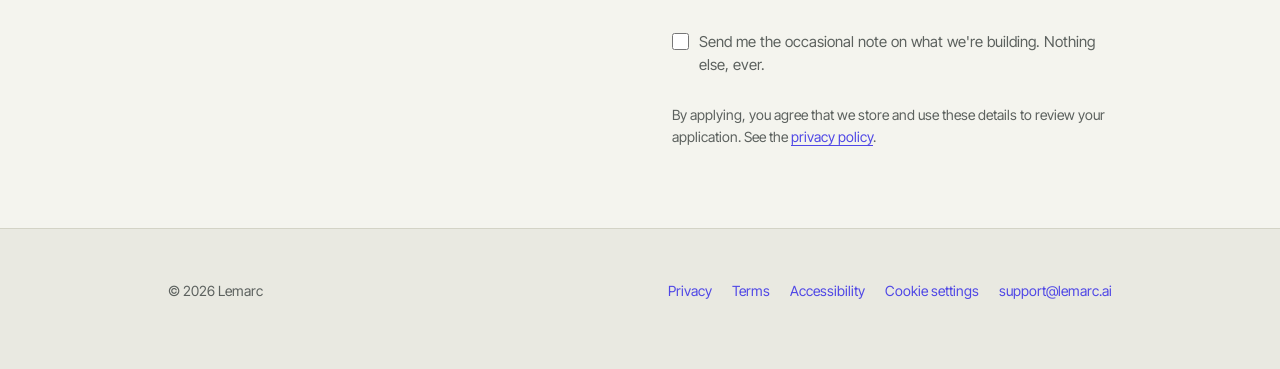
==== commit d8651122: "S-11: pre-launch site — HubSpot form, consent v2 + pixels, a11y, noindex - Form posts to HubSpot For" ====
--- a/index.html
+++ b/index.html
@@ -1,9 +1,10 @@
 <!DOCTYPE html>
 <!--
   LEMARC HOMEPAGE
-  Two things to set before this goes live:
-    1. FORM_ENDPOINT in the <script> at the bottom (Formspree, Tally, or your own API route).
-    2. The contact email in the footer (currently support@lemarc.ai).
+  IDs to fill before this goes live (blank = off):
+    1. HUBSPOT in the <script> at the bottom (portalId, formGuid, field internal names).
+       The form posts to the HubSpot Forms API; no HubSpot script or cookie on the page.
+    2. Tag IDs in /consent.js (CONSENT_CONFIG). Shared by every page.
   Privacy and Terms are linked at /privacy and /terms. Those URLs get locked into the
   Google OAuth consent screen, so don't move them once you file.
 -->
@@ -14,7 +15,8 @@
 <title>Lemarc | Marketing operations for lean B2B teams</title>
 <meta name="description" content="Lemarc holds the marketing operation for small B2B teams: see spend, track what's working, and produce drafts in your voice. Early access is open.">
 <link rel="canonical" href="https://www.lemarc.ai/">
-<meta name="robots" content="index, follow, max-image-preview:large, max-snippet:-1, max-video-preview:-1">
+<!-- stealth: flip to index when we come out -->
+<meta name="robots" content="noindex, nofollow">
 <meta property="og:site_name" content="Lemarc">
 <meta property="og:locale" content="en_US">
 <meta property="og:type" content="website">
@@ -24,12 +26,12 @@
 <meta property="og:image" content="https://www.lemarc.ai/images/logo/og-image.png">
 <meta property="og:image:width" content="1200">
 <meta property="og:image:height" content="630">
-<meta property="og:image:alt" content="Lemarc. More you. Coming soon.">
+<meta property="og:image:alt" content="Lemarc. The marketing workspace for outnumbered marketers.">
 <meta name="twitter:card" content="summary_large_image">
 <meta name="twitter:title" content="Lemarc: the marketing workspace for outnumbered marketers">
 <meta name="twitter:description" content="Lemarc holds the marketing operation for small B2B teams: see spend, track what's working, and produce drafts in your voice. Early access is open.">
 <meta name="twitter:image" content="https://www.lemarc.ai/images/logo/og-image.png">
-<meta name="twitter:image:alt" content="Lemarc. More you. Coming soon.">
+<meta name="twitter:image:alt" content="Lemarc. The marketing workspace for outnumbered marketers.">
 <link rel="icon" type="image/svg+xml" href="/images/logo/favicon.svg">
 <link rel="icon" href="/images/logo/favicon.ico" sizes="any">
 <link rel="apple-touch-icon" href="/images/logo/apple-touch-icon.png">
@@ -37,9 +39,10 @@
 <script type="application/ld+json">
 {"@context":"https://schema.org","@type":"Organization","name":"Lemarc","url":"https://www.lemarc.ai/","logo":"https://www.lemarc.ai/images/logo/icon-512.png","description":"The marketing workspace for outnumbered marketers.","sameAs":["https://www.linkedin.com/company/lemarcai/"]}
 </script>
-<link rel="preconnect" href="https://fonts.googleapis.com">
-<link rel="preconnect" href="https://fonts.gstatic.com" crossorigin>
-<link href="https://fonts.googleapis.com/css2?family=Bricolage+Grotesque:opsz,wght@12..96,400;12..96,600;12..96,700&family=Inter+Tight:wght@400;500;600&family=JetBrains+Mono:wght@400;500&display=swap" rel="stylesheet">
+<link rel="preload" href="/fonts/inter-tight-latin-wght-normal.woff2" as="font" type="font/woff2" crossorigin>
+<link rel="preload" href="/fonts/bricolage-grotesque-latin-opsz-normal.woff2" as="font" type="font/woff2" crossorigin>
+<link rel="stylesheet" href="/fonts/fonts.css">
+<script src="/consent.js" defer></script>
 <style>
 :root{
   --paper:#E9E9E1;
@@ -177,9 +180,14 @@
   background:var(--paper);border:1px solid var(--edge);border-radius:4px;
   padding:0.7rem 0.875rem;width:100%;
 }
-input:focus{border-color:var(--signal);outline:none;box-shadow:0 0 0 3px var(--signal-soft)}
+input:focus{border-color:var(--signal);outline:2px solid var(--signal);outline-offset:2px}
+input[aria-invalid="true"]{border-color:#8C2118}
+.err{font-size:0.875rem;color:#8C2118}
+.name-row{display:grid;grid-template-columns:1fr 1fr;gap:0.75rem}
+.fine-print{font-size:0.875rem;color:var(--ink-2)}
+p a,.done a{text-decoration:underline}
 .hp{position:absolute;left:-9999px;width:1px;height:1px;overflow:hidden}
-.opt{display:flex;align-items:flex-start;gap:0.625rem;font-size:0.9375rem;font-weight:400;cursor:pointer}
+.opt{display:flex;align-items:flex-start;gap:0.625rem;font-size:0.9375rem;font-weight:400;cursor:pointer;min-height:44px;padding-block:0.625rem}
 .opt input{width:1.05rem;height:1.05rem;margin:0.22rem 0 0;flex:none;accent-color:var(--signal);cursor:pointer}
 .opt span{color:var(--ink-2)}
 .status{font-size:0.9375rem;min-height:1.4em}
@@ -194,7 +202,14 @@
 /* ---------- footer ---------- */
 footer{border-top:1px solid var(--edge);padding:2.5rem 0 3.5rem;font-size:0.875rem;color:var(--ink-2)}
 footer .wrap{display:flex;flex-wrap:wrap;gap:1.25rem;justify-content:space-between;align-items:center}
-footer nav a + a{margin-left:1.25rem}
+
+/* S-11: tap targets (44px), footer, shared */
+[hidden]{display:none !important}
+.mark,.head-link{min-height:44px;display:inline-flex;align-items:center}
+footer nav{display:flex;flex-wrap:wrap;column-gap:1.25rem}
+footer nav a,footer nav .linkish{display:inline-flex;align-items:center;min-height:44px}
+.linkish{font:inherit;color:var(--signal);background:none;border:0;padding:0;cursor:pointer}
+.linkish:hover{text-decoration:underline;text-underline-offset:3px}
 </style>
 </head>
 <body>
@@ -319,7 +334,7 @@
         <div>
           <p class="eyebrow">Early bird access</p>
           <h2>All this, and we haven't met.</h2>
-          <p class="lede">Three fields and we'll take it from there. We set up every early team ourselves, so the first thing you get is a conversation, not a docs page.</p>
+          <p class="lede">Four fields and we'll take it from there. We set up every early team ourselves, so the first thing you get is a conversation, not a docs page.</p>
         </div>
 
         <div>
@@ -328,28 +343,39 @@
               <label for="company">Company</label>
               <input id="company" name="company" type="text" tabindex="-1" autocomplete="off">
             </div>
-            <div class="field">
-              <label for="name">Name</label>
-              <input id="name" name="name" type="text" autocomplete="name" required>
+            <div class="name-row">
+              <div class="field">
+                <label for="firstname">First name</label>
+                <input id="firstname" name="firstname" type="text" autocomplete="given-name" required aria-describedby="firstname-err">
+                <p class="err" id="firstname-err" hidden></p>
+              </div>
+              <div class="field">
+                <label for="lastname">Last name</label>
+                <input id="lastname" name="lastname" type="text" autocomplete="family-name" required aria-describedby="lastname-err">
+                <p class="err" id="lastname-err" hidden></p>
+              </div>
             </div>
             <div class="field">
               <label for="email">Work email</label>
-              <input id="email" name="email" type="email" autocomplete="email" required>
+              <input id="email" name="email" type="email" autocomplete="email" required aria-describedby="email-err">
+              <p class="err" id="email-err" hidden></p>
             </div>
             <div class="field">
               <label for="linkedin">LinkedIn <span>(profile or company page)</span></label>
-              <input id="linkedin" name="linkedin" type="url" placeholder="https://linkedin.com/in/..." required>
+              <input id="linkedin" name="linkedin" type="url" placeholder="https://linkedin.com/in/..." required aria-describedby="linkedin-err">
+              <p class="err" id="linkedin-err" hidden></p>
             </div>
             <button class="btn" type="submit" id="submitBtn">Apply for access</button>
             <p class="status" id="status" role="status" aria-live="polite"></p>
             <label class="opt">
               <input type="checkbox" id="news" name="news">
-              <span>Send me the occasional note on what we're building. Nothing else, ever.</span>
+              <span id="newsText">Send me the occasional note on what we're building. Nothing else, ever.</span>
             </label>
+            <p class="fine-print"><span id="processText">By applying, you agree that we store and use these details to review your application.</span> See the <a href="/privacy#applicants">privacy policy</a>.</p>
           </form>
 
           <div class="done" id="done" hidden>
-            <h3>Got it.</h3>
+            <h3 id="doneTitle" tabindex="-1">Got it.</h3>
             <p>We'll come back to you from a lemarc.ai address, usually within a week.</p>
           </div>
         </div>
@@ -362,174 +388,120 @@
 <footer>
   <div class="wrap">
     <span>&copy; 2026 Lemarc</span>
-    <nav>
+    <nav aria-label="Footer">
       <a href="/privacy">Privacy</a>
       <a href="/terms">Terms</a>
+      <a href="/accessibility">Accessibility</a>
+      <button type="button" class="linkish" data-cookie-settings>Cookie settings</button>
       <a href="mailto:support@lemarc.ai">support@lemarc.ai</a>
     </nav>
   </div>
 </footer>
 
 <script>
-// Set this to your form endpoint (Formspree, Tally, or your own API route).
-const FORM_ENDPOINT = "https://formspree.io/f/xeeypbkk";
-
-const form = document.getElementById("applyForm");
-const btn = document.getElementById("submitBtn");
-const status = document.getElementById("status");
-const done = document.getElementById("done");
-
-function fail(msg){
+// HubSpot Forms API (our own form, no HubSpot script or cookie). Blank portalId/formGuid
+// = the form says it isn't wired up. Blank field name = that field is not sent.
+// The portal is in HubSpot's EU data centre, so the EU host. The newsletter box is the
+// form's marketing-consent checkbox (subscription type below); processing consent is implicit
+// and records the line shown under the form.
+const HUBSPOT = {
+  host: "https://api-eu1.hsforms.com",
+  portalId: "149108045",
+  formGuid: "f156ce9d-7bab-4aeb-b8c6-0525d0cb4f2f",
+  marketingSubscriptionTypeId: 3383905544,
+  fields: { firstname: "firstname", lastname: "lastname", email: "email", linkedin: "hs_linkedin_url" }
+};
+
+const $ = (id) => document.getElementById(id);
+const form = $("applyForm"), btn = $("submitBtn"), status = $("status"), done = $("done");
+const GENERIC = "That didn't go through. Try again, or email support@lemarc.ai.";
+
+function setStatus(msg, bad){
   status.textContent = msg;
-  status.dataset.tone = "bad";
+  if(bad){ status.dataset.tone = "bad"; } else { delete status.dataset.tone; }
+}
+
+function fieldError(id, msg){
+  const input = $(id), err = $(id + "-err");
+  err.textContent = msg || "";
+  err.hidden = !msg;
+  if(msg){ input.setAttribute("aria-invalid", "true"); } else { input.removeAttribute("aria-invalid"); }
 }
 
 form.addEventListener("submit", async function(e){
   e.preventDefault();
-  status.textContent = "";
-  delete status.dataset.tone;
-
-  if(form.company.value){ form.hidden = true; done.hidden = false; return; }
+  setStatus("");
+
+  if($("company").value){ form.hidden = true; done.hidden = false; return; }
 
   const data = {
-    name: form.name.value.trim(),
-    email: form.email.value.trim(),
-    linkedin: form.linkedin.value.trim(),
-    newsletter: form.news.checked
+    firstname: $("firstname").value.trim(),
+    lastname: $("lastname").value.trim(),
+    email: $("email").value.trim(),
+    linkedin: $("linkedin").value.trim(),
+    newsletter: $("news").checked
   };
 
-  if(!data.name){ return fail("Add your name so we know who we're talking to."); }
-  if(!/^\S+@\S+\.\S+$/.test(data.email)){ return fail("That email address doesn't look right."); }
-  if(!/linkedin\.com\//i.test(data.linkedin)){ return fail("Paste a full LinkedIn URL, starting with https://"); }
-
-  if(!FORM_ENDPOINT){
-    return fail("The form isn't wired up yet. Email support@lemarc.ai and we'll pick it up there.");
+  const errors = {
+    firstname: data.firstname ? "" : "Add your first name.",
+    lastname: data.lastname ? "" : "Add your last name.",
+    email: /^\S+@\S+\.\S+$/.test(data.email) ? "" : "That email address doesn't look right.",
+    linkedin: /linkedin\.com\//i.test(data.linkedin) ? "" : "Paste a full LinkedIn URL, starting with https://"
+  };
+  Object.keys(errors).forEach((k) => fieldError(k, errors[k]));
+  const firstBad = Object.keys(errors).find((k) => errors[k]);
+  if(firstBad){ $(firstBad).focus(); return; }
+
+  if(!HUBSPOT.portalId || !HUBSPOT.formGuid){
+    return setStatus("The form isn't wired up yet. Email support@lemarc.ai and we'll pick it up there.", true);
   }
 
+  const fields = [];
+  Object.keys(HUBSPOT.fields).forEach((k) => {
+    const name = HUBSPOT.fields[k];
+    if(name){ fields.push({ name, value: data[k] }); }
+  });
+  const legalConsentOptions = { consent: {
+    consentToProcess: true,
+    text: $("processText").textContent,
+    communications: [{ value: data.newsletter, subscriptionTypeId: HUBSPOT.marketingSubscriptionTypeId, text: $("newsText").textContent }]
+  } };
+
   btn.disabled = true;
-  status.textContent = "Sending.";
+  setStatus("Sending.");
 
   try{
-    const res = await fetch(FORM_ENDPOINT, {
+    const url = HUBSPOT.host + "/submissions/v3/integration/submit/" +
+      encodeURIComponent(HUBSPOT.portalId) + "/" + encodeURIComponent(HUBSPOT.formGuid);
+    const res = await fetch(url, {
       method: "POST",
       headers: { "Content-Type": "application/json", "Accept": "application/json" },
-      body: JSON.stringify(data)
+      body: JSON.stringify({ fields, legalConsentOptions, context: { pageUri: location.href, pageName: document.title } })
     });
-    if(!res.ok){ throw new Error(res.status); }
+    if(!res.ok){
+      let body = null;
+      try{ body = await res.json(); }catch(_){}
+      const errs = (body && body.errors) || [];
+      btn.disabled = false;
+      if(errs.some((x) => x.errorType === "INVALID_EMAIL")){
+        setStatus("");
+        fieldError("email", "That email address doesn't look right.");
+        $("email").focus();
+        return;
+      }
+      return setStatus(GENERIC, true);
+    }
     form.hidden = true;
     done.hidden = false;
+    $("doneTitle").focus();
     done.scrollIntoView({ behavior: "smooth", block: "center" });
+    try{ window.lemarcConsent && window.lemarcConsent.lead(); }catch(_){}
   }catch(err){
     btn.disabled = false;
-    fail("That didn't go through. Try again, or email support@lemarc.ai.");
+    setStatus(GENERIC, true);
   }
 });
 </script>
-<!-- ============ COOKIE CONSENT (marketing site only) ============
-     Blocks GA, Clarity and any ad pixels until the visitor accepts.
-     Put your real IDs in CONSENT_CONFIG below. Nothing fires before consent.
-     Choice is stored in a first-party cookie ("lemarc_consent"), localStorage as a
-     fallback, so it asks once. Declining also clears analytics cookies already set. -->
-<div id="cc" hidden>
-  <div class="cc-card" role="dialog" aria-live="polite" aria-label="Cookie notice">
-    <p class="cc-text">We use cookies to see how people find and read this site. Analytics only, and only if you say yes. <a href="/privacy#cookies">How we use them.</a></p>
-    <div class="cc-actions">
-      <button class="cc-btn cc-ghost" id="ccNo" type="button">Decline</button>
-      <button class="cc-btn" id="ccYes" type="button">Accept</button>
-    </div>
-  </div>
-</div>
-
-<style>
-#cc{position:fixed;left:0;right:0;bottom:0;z-index:60;display:flex;justify-content:center;padding:var(--pad)}
-.cc-card{
-  background:var(--ink);color:var(--paper);border-radius:8px;
-  max-width:44rem;width:100%;padding:1.125rem 1.25rem;
-  display:flex;flex-wrap:wrap;align-items:center;gap:0.875rem 1.5rem;
-  box-shadow:0 8px 40px rgba(0,0,0,.28);
-}
-.cc-text{margin:0;flex:1 1 20rem;font-size:0.9375rem;line-height:1.5;color:var(--paper)}
-.cc-text a{color:var(--signal-soft);text-underline-offset:3px}
-.cc-actions{display:flex;gap:0.625rem;flex:0 0 auto}
-.cc-btn{
-  font-family:inherit;font-size:0.9375rem;font-weight:500;cursor:pointer;
-  padding:0.55rem 1.125rem;border-radius:5px;border:0;
-  background:var(--signal);color:var(--paper);
-}
-.cc-btn:hover{background:#4038CC}
-.cc-ghost{background:transparent;color:var(--paper);border:1px solid rgba(233,233,225,.35)}
-.cc-ghost:hover{background:rgba(233,233,225,.1)}
-@media(max-width:32rem){.cc-actions{flex:1 1 100%}.cc-btn{flex:1}}
-</style>
-
-<script>
-(function(){
-  // ---- put your real IDs here ----
-  var CONSENT_CONFIG = {
-    ga4: "G-L07BJYTNDW",   // Google Analytics 4 measurement ID
-    clarity: "xsedkoqb2d"  // Microsoft Clarity project id
-    // ad pixels: add their loaders inside enable() the same way, so they too wait for consent
-  };
-
-  var KEY = "lemarc_consent";
-  var el = document.getElementById("cc");
-  var saved = read();
-
-  if (saved === "yes") { enable(); }
-  else if (saved === "no") { forget(); }
-  else { el.hidden = false; }
-
-  document.getElementById("ccYes").onclick = function(){ set("yes"); enable(); };
-  document.getElementById("ccNo").onclick  = function(){ set("no"); forget(); };
-
-  function set(v){
-    // Scope to the exact host (no domain attr) so it is consistent across every
-    // page on www.lemarc.ai, for a year. localStorage as a fallback.
-    document.cookie = KEY + "=" + v + "; path=/; max-age=31536000; samesite=lax";
-    try { localStorage.setItem(KEY, v); } catch(e){}
-    el.hidden = true;
-  }
-
-  // Declining applies retroactively: expire any analytics cookies an earlier visit
-  // left behind. GA and Clarity scope theirs to the registrable domain, so clear
-  // the dot-domain, bare-domain and host-only forms -- only the matching one bites.
-  function forget(){
-    var base = location.hostname.replace(/^www\./, "");
-    var scopes = ["; domain=." + base, "; domain=" + base, ""];
-    document.cookie.split("; ").forEach(function(pair){
-      var name = pair.split("=")[0];
-      if (name !== "_ga" && name.indexOf("_ga_") !== 0 && name !== "_clck" && name !== "_clsk") return;
-      scopes.forEach(function(d){ document.cookie = name + "=; path=/; max-age=0" + d; });
-    });
-  }
-
-  function read(){
-    var m = document.cookie.match(/(?:^|; )lemarc_consent=([^;]+)/);
-    if (m) return m[1];
-    try { return localStorage.getItem(KEY); } catch(e){ return null; }
-  }
-
-  function enable(){
-    if (CONSENT_CONFIG.ga4){
-      var s = document.createElement("script");
-      s.async = true;
-      s.src = "https://www.googletagmanager.com/gtag/js?id=" + CONSENT_CONFIG.ga4;
-      document.head.appendChild(s);
-      window.dataLayer = window.dataLayer || [];
-      window.gtag = function(){ dataLayer.push(arguments); };
-      gtag("js", new Date());
-      gtag("config", CONSENT_CONFIG.ga4);
-    }
-    if (CONSENT_CONFIG.clarity){
-      (function(c,l,a,r,i,t,y){
-        c[a]=c[a]||function(){(c[a].q=c[a].q||[]).push(arguments)};
-        t=l.createElement(r);t.async=1;t.src="https://www.clarity.ms/tag/"+i;
-        y=l.getElementsByTagName(r)[0];y.parentNode.insertBefore(t,y);
-      })(window,document,"clarity","script",CONSENT_CONFIG.clarity);
-    }
-  }
-})();
-</script>
 
 </body>
 </html>
--- a/fonts/fonts.css
+++ b/fonts/fonts.css
@@ -0,0 +1,10 @@
+/* Self-hosted, latin subset, variable (fontsource 5.3.0). OFL licences beside these files. */
+@font-face{font-family:"Bricolage Grotesque";font-style:normal;font-display:swap;font-weight:200 800;
+  src:url(/fonts/bricolage-grotesque-latin-opsz-normal.woff2) format("woff2-variations"),url(/fonts/bricolage-grotesque-latin-opsz-normal.woff2) format("woff2");
+  unicode-range:U+0000-00FF,U+0131,U+0152-0153,U+02BB-02BC,U+02C6,U+02DA,U+02DC,U+0304,U+0308,U+0329,U+2000-206F,U+20AC,U+2122,U+2191,U+2193,U+2212,U+2215,U+FEFF,U+FFFD}
+@font-face{font-family:"Inter Tight";font-style:normal;font-display:swap;font-weight:100 900;
+  src:url(/fonts/inter-tight-latin-wght-normal.woff2) format("woff2-variations"),url(/fonts/inter-tight-latin-wght-normal.woff2) format("woff2");
+  unicode-range:U+0000-00FF,U+0131,U+0152-0153,U+02BB-02BC,U+02C6,U+02DA,U+02DC,U+0304,U+0308,U+0329,U+2000-206F,U+20AC,U+2122,U+2191,U+2193,U+2212,U+2215,U+FEFF,U+FFFD}
+@font-face{font-family:"JetBrains Mono";font-style:normal;font-display:swap;font-weight:100 800;
+  src:url(/fonts/jetbrains-mono-latin-wght-normal.woff2) format("woff2-variations"),url(/fonts/jetbrains-mono-latin-wght-normal.woff2) format("woff2");
+  unicode-range:U+0000-00FF,U+0131,U+0152-0153,U+02BB-02BC,U+02C6,U+02DA,U+02DC,U+0304,U+0308,U+0329,U+2000-206F,U+20AC,U+2122,U+2191,U+2193,U+2212,U+2215,U+FEFF,U+FFFD}
